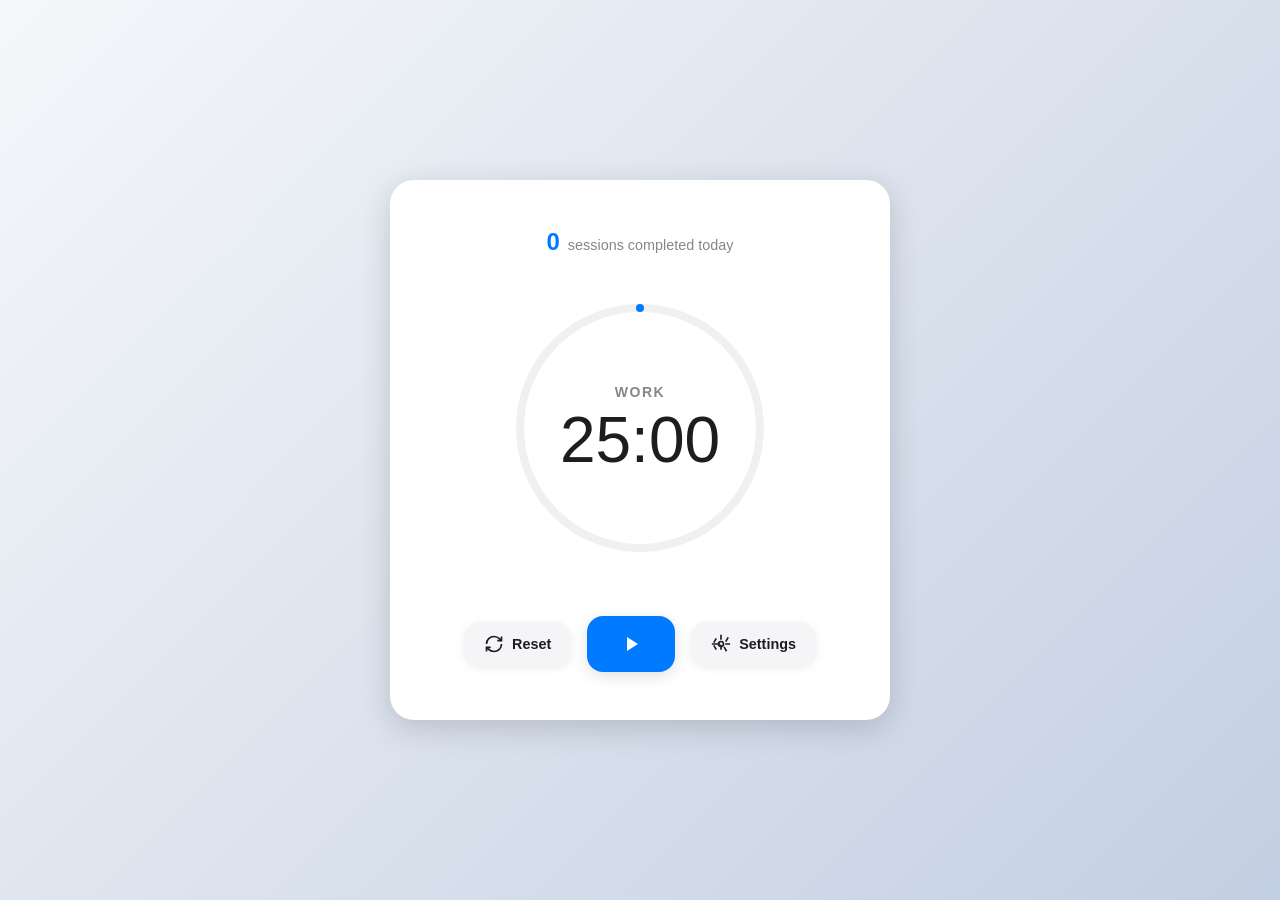
==== index.html @ cd47b6f0 "Add Focus Timer PWA with Apple-style design Features: - Clean, minimalist timer interface with circu" ====
<!DOCTYPE html>
<html lang="en">
<head>
    <meta charset="UTF-8">
    <meta name="viewport" content="width=device-width, initial-scale=1.0">
    <meta name="theme-color" content="#007AFF">
    <meta name="description" content="A minimalist timer to help you focus on your work with breaks">
    <meta name="apple-mobile-web-app-capable" content="yes">
    <meta name="apple-mobile-web-app-status-bar-style" content="default">
    <meta name="apple-mobile-web-app-title" content="Focus Timer">
    <title>Focus Timer</title>
    <link rel="manifest" href="manifest.json">
    <link rel="icon" type="image/png" href="icons/icon-192.png">
    <link rel="apple-touch-icon" href="icons/icon-192.png">
    <link rel="stylesheet" href="css/style.css">
</head>
<body>
    <div class="container">
        <!-- Session Counter -->
        <div class="session-counter">
            <span id="sessionCount">0</span> sessions completed today
        </div>

        <!-- Timer Display with Progress Ring -->
        <div class="timer-container">
            <svg class="progress-ring" width="280" height="280">
                <circle class="progress-ring-bg" cx="140" cy="140" r="120"></circle>
                <circle class="progress-ring-circle" cx="140" cy="140" r="120"></circle>
            </svg>
            <div class="timer-display">
                <div class="timer-mode" id="timerMode">WORK</div>
                <div class="timer-time" id="timerTime">25:00</div>
            </div>
        </div>

        <!-- Control Buttons -->
        <div class="controls">
            <button class="btn btn-secondary" id="resetBtn">
                <svg width="24" height="24" viewBox="0 0 24 24" fill="none" stroke="currentColor" stroke-width="2">
                    <path d="M3 12a9 9 0 0 1 9-9 9.75 9.75 0 0 1 6.74 2.74L21 8"></path>
                    <path d="M21 3v5h-5"></path>
                    <path d="M21 12a9 9 0 0 1-9 9 9.75 9.75 0 0 1-6.74-2.74L3 16"></path>
                    <path d="M3 21v-5h5"></path>
                </svg>
                Reset
            </button>
            <button class="btn btn-primary" id="startBtn">
                <svg class="play-icon" width="32" height="32" viewBox="0 0 24 24" fill="currentColor">
                    <path d="M8 5v14l11-7z"></path>
                </svg>
                <svg class="pause-icon" width="32" height="32" viewBox="0 0 24 24" fill="currentColor" style="display:none;">
                    <path d="M6 4h4v16H6zM14 4h4v16h-4z"></path>
                </svg>
            </button>
            <button class="btn btn-secondary" id="settingsBtn">
                <svg width="24" height="24" viewBox="0 0 24 24" fill="none" stroke="currentColor" stroke-width="2">
                    <circle cx="12" cy="12" r="3"></circle>
                    <path d="M12 1v6m0 6v6m8.66-15l-3 5.196M6.34 18.804l-3-5.196M23 12h-6m-6 0H1m17.66 8.66l-3-5.196M6.34 5.196l-3 5.196"></path>
                </svg>
                Settings
            </button>
        </div>
    </div>

    <!-- Break Prompt Modal -->
    <div class="modal" id="breakModal">
        <div class="modal-content">
            <h2>🎉 Great Work!</h2>
            <p id="breakMessage">Time to take a break and recharge!</p>
            <div class="modal-buttons">
                <button class="btn btn-primary" id="startBreakBtn">Start Break</button>
                <button class="btn btn-secondary" id="skipBreakBtn">Skip Break</button>
            </div>
        </div>
    </div>

    <!-- Work Reminder Modal -->
    <div class="modal" id="workModal">
        <div class="modal-content">
            <h2>⏰ Break's Over!</h2>
            <p id="workMessage">Time to get back to work!</p>
            <div class="modal-buttons">
                <button class="btn btn-primary" id="startWorkBtn">Start Working</button>
            </div>
        </div>
    </div>

    <script src="js/timer.js"></script>
</body>
</html>
---- css/style.css ----
/* CSS Reset and Base Styles */
* {
    margin: 0;
    padding: 0;
    box-sizing: border-box;
}

:root {
    --primary-color: #007AFF;
    --primary-hover: #0051D5;
    --secondary-color: #F5F5F7;
    --text-primary: #1d1d1f;
    --text-secondary: #86868b;
    --background: #ffffff;
    --shadow-sm: 0 2px 8px rgba(0, 0, 0, 0.08);
    --shadow-md: 0 4px 16px rgba(0, 0, 0, 0.12);
    --shadow-lg: 0 8px 32px rgba(0, 0, 0, 0.16);
    --radius-sm: 12px;
    --radius-md: 16px;
    --radius-lg: 24px;
    --transition: all 0.3s cubic-bezier(0.4, 0, 0.2, 1);
}

body {
    font-family: -apple-system, BlinkMacSystemFont, 'Segoe UI', Roboto, 'Helvetica Neue', Arial, sans-serif;
    background: linear-gradient(135deg, #f5f7fa 0%, #c3cfe2 100%);
    min-height: 100vh;
    display: flex;
    justify-content: center;
    align-items: center;
    color: var(--text-primary);
    -webkit-font-smoothing: antialiased;
    -moz-osx-font-smoothing: grayscale;
}

.container {
    background: var(--background);
    border-radius: var(--radius-lg);
    box-shadow: var(--shadow-lg);
    padding: 3rem 2rem;
    max-width: 500px;
    width: 90%;
    text-align: center;
}

/* Session Counter */
.session-counter {
    font-size: 0.9rem;
    color: var(--text-secondary);
    margin-bottom: 2rem;
    font-weight: 500;
}

#sessionCount {
    font-size: 1.5rem;
    font-weight: 700;
    color: var(--primary-color);
    display: inline-block;
    margin-right: 0.25rem;
}

/* Timer Container */
.timer-container {
    position: relative;
    width: 280px;
    height: 280px;
    margin: 0 auto 3rem;
}

/* Progress Ring */
.progress-ring {
    transform: rotate(-90deg);
    position: absolute;
    top: 0;
    left: 0;
}

.progress-ring-bg {
    fill: none;
    stroke: #f0f0f0;
    stroke-width: 8;
}

.progress-ring-circle {
    fill: none;
    stroke: var(--primary-color);
    stroke-width: 8;
    stroke-linecap: round;
    stroke-dasharray: 754;
    stroke-dashoffset: 754;
    transition: stroke-dashoffset 1s linear, stroke 0.3s ease;
}

.progress-ring-circle.break-mode {
    stroke: #34C759;
}

/* Timer Display */
.timer-display {
    position: absolute;
    top: 50%;
    left: 50%;
    transform: translate(-50%, -50%);
    text-align: center;
}

.timer-mode {
    font-size: 0.875rem;
    font-weight: 600;
    letter-spacing: 1.5px;
    color: var(--text-secondary);
    margin-bottom: 0.5rem;
}

.timer-time {
    font-size: 4rem;
    font-weight: 300;
    color: var(--text-primary);
    font-variant-numeric: tabular-nums;
    line-height: 1;
}

/* Controls */
.controls {
    display: flex;
    justify-content: center;
    align-items: center;
    gap: 1rem;
}

/* Buttons */
.btn {
    border: none;
    border-radius: var(--radius-md);
    font-size: 0.9rem;
    font-weight: 600;
    cursor: pointer;
    transition: var(--transition);
    display: flex;
    align-items: center;
    gap: 0.5rem;
    justify-content: center;
    font-family: inherit;
    outline: none;
    -webkit-tap-highlight-color: transparent;
}

.btn:active {
    transform: scale(0.96);
}

.btn-primary {
    background: var(--primary-color);
    color: white;
    padding: 1rem 2rem;
    box-shadow: var(--shadow-md);
    font-size: 1rem;
}

.btn-primary:hover {
    background: var(--primary-hover);
    box-shadow: var(--shadow-lg);
}

.btn-secondary {
    background: var(--secondary-color);
    color: var(--text-primary);
    padding: 0.75rem 1.25rem;
    box-shadow: var(--shadow-sm);
}

.btn-secondary:hover {
    background: #e8e8ed;
}

.btn svg {
    width: 20px;
    height: 20px;
}

.btn-primary svg {
    width: 24px;
    height: 24px;
}

/* Modal */
.modal {
    display: none;
    position: fixed;
    top: 0;
    left: 0;
    width: 100%;
    height: 100%;
    background: rgba(0, 0, 0, 0.5);
    backdrop-filter: blur(10px);
    z-index: 1000;
    align-items: center;
    justify-content: center;
    animation: fadeIn 0.3s ease;
}

.modal.show {
    display: flex;
}

@keyframes fadeIn {
    from {
        opacity: 0;
    }
    to {
        opacity: 1;
    }
}

.modal-content {
    background: var(--background);
    border-radius: var(--radius-lg);
    padding: 2.5rem 2rem;
    max-width: 400px;
    width: 90%;
    box-shadow: var(--shadow-lg);
    animation: slideUp 0.3s ease;
}

@keyframes slideUp {
    from {
        transform: translateY(20px);
        opacity: 0;
    }
    to {
        transform: translateY(0);
        opacity: 1;
    }
}

.modal-content h2 {
    font-size: 1.75rem;
    font-weight: 700;
    margin-bottom: 1rem;
    color: var(--text-primary);
}

.modal-content p {
    font-size: 1.1rem;
    color: var(--text-secondary);
    margin-bottom: 2rem;
    line-height: 1.5;
}

.modal-buttons {
    display: flex;
    flex-direction: column;
    gap: 0.75rem;
}

.modal-buttons .btn {
    width: 100%;
    padding: 1rem;
}

/* Settings Page Specific Styles */
.settings-container {
    background: var(--background);
    border-radius: var(--radius-lg);
    box-shadow: var(--shadow-lg);
    padding: 2rem;
    max-width: 500px;
    width: 90%;
    margin: 2rem auto;
}

.settings-header {
    display: flex;
    align-items: center;
    margin-bottom: 2rem;
    gap: 1rem;
}

.back-btn {
    background: var(--secondary-color);
    border: none;
    width: 40px;
    height: 40px;
    border-radius: 50%;
    display: flex;
    align-items: center;
    justify-content: center;
    cursor: pointer;
    transition: var(--transition);
}

.back-btn:hover {
    background: #e8e8ed;
}

.settings-header h1 {
    font-size: 1.75rem;
    font-weight: 700;
    flex: 1;
}

.settings-form {
    display: flex;
    flex-direction: column;
    gap: 1.5rem;
}

.form-group {
    display: flex;
    flex-direction: column;
    text-align: left;
}

.form-group label {
    font-size: 0.9rem;
    font-weight: 600;
    color: var(--text-secondary);
    margin-bottom: 0.5rem;
    text-transform: uppercase;
    letter-spacing: 0.5px;
}

.form-group input,
.form-group textarea,
.form-group select {
    border: 2px solid #e8e8ed;
    border-radius: var(--radius-sm);
    padding: 0.875rem 1rem;
    font-size: 1rem;
    font-family: inherit;
    transition: var(--transition);
    background: var(--background);
    color: var(--text-primary);
}

.form-group input:focus,
.form-group textarea:focus,
.form-group select:focus {
    outline: none;
    border-color: var(--primary-color);
}

.form-group textarea {
    resize: vertical;
    min-height: 80px;
}

.form-group input[type="number"] {
    -moz-appearance: textfield;
}

.form-group input[type="number"]::-webkit-inner-spin-button,
.form-group input[type="number"]::-webkit-outer-spin-button {
    -webkit-appearance: none;
    margin: 0;
}

.save-btn {
    margin-top: 1rem;
}

/* Responsive Design */
@media (max-width: 480px) {
    .container {
        padding: 2rem 1.5rem;
    }

    .timer-container {
        width: 240px;
        height: 240px;
    }

    .progress-ring {
        width: 240px;
        height: 240px;
    }

    .timer-time {
        font-size: 3.5rem;
    }

    .controls {
        flex-direction: column;
        width: 100%;
    }

    .controls .btn {
        width: 100%;
    }

    .btn-primary {
        order: -1;
    }
}

/* Animations */
@keyframes pulse {
    0%, 100% {
        opacity: 1;
    }
    50% {
        opacity: 0.6;
    }
}

.timer-time.pulse {
    animation: pulse 1s ease-in-out infinite;
}
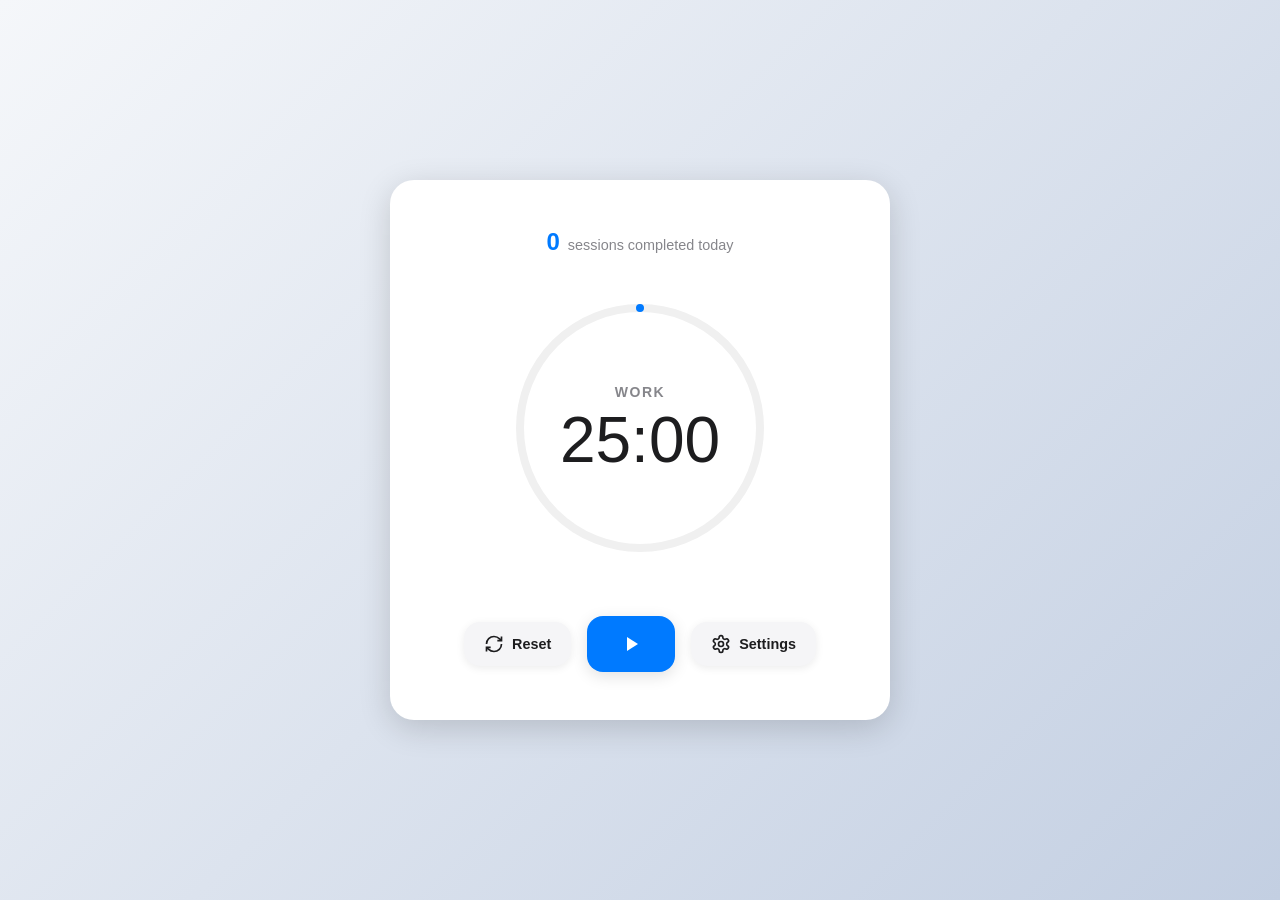
==== commit b4ebd384: "Enhance Focus Timer with advanced UI features UI Improvements: - Replace settings icon with proper g" ====
--- a/index.html
+++ b/index.html
@@ -53,9 +53,9 @@
                 </svg>
             </button>
             <button class="btn btn-secondary" id="settingsBtn">
-                <svg width="24" height="24" viewBox="0 0 24 24" fill="none" stroke="currentColor" stroke-width="2">
+                <svg width="24" height="24" viewBox="0 0 24 24" fill="none" stroke="currentColor" stroke-width="2" stroke-linecap="round" stroke-linejoin="round">
+                    <path d="M12.22 2h-.44a2 2 0 0 0-2 2v.18a2 2 0 0 1-1 1.73l-.43.25a2 2 0 0 1-2 0l-.15-.08a2 2 0 0 0-2.73.73l-.22.38a2 2 0 0 0 .73 2.73l.15.1a2 2 0 0 1 1 1.72v.51a2 2 0 0 1-1 1.74l-.15.09a2 2 0 0 0-.73 2.73l.22.38a2 2 0 0 0 2.73.73l.15-.08a2 2 0 0 1 2 0l.43.25a2 2 0 0 1 1 1.73V20a2 2 0 0 0 2 2h.44a2 2 0 0 0 2-2v-.18a2 2 0 0 1 1-1.73l.43-.25a2 2 0 0 1 2 0l.15.08a2 2 0 0 0 2.73-.73l.22-.39a2 2 0 0 0-.73-2.73l-.15-.08a2 2 0 0 1-1-1.74v-.5a2 2 0 0 1 1-1.74l.15-.09a2 2 0 0 0 .73-2.73l-.22-.38a2 2 0 0 0-2.73-.73l-.15.08a2 2 0 0 1-2 0l-.43-.25a2 2 0 0 1-1-1.73V4a2 2 0 0 0-2-2z"></path>
                     <circle cx="12" cy="12" r="3"></circle>
-                    <path d="M12 1v6m0 6v6m8.66-15l-3 5.196M6.34 18.804l-3-5.196M23 12h-6m-6 0H1m17.66 8.66l-3-5.196M6.34 5.196l-3 5.196"></path>
                 </svg>
                 Settings
             </button>
--- a/css/style.css
+++ b/css/style.css
@@ -406,3 +406,174 @@
 .timer-time.pulse {
     animation: pulse 1s ease-in-out infinite;
 }
+
+/* Range Slider Styles */
+.slider {
+    -webkit-appearance: none;
+    appearance: none;
+    width: 100%;
+    height: 8px;
+    border-radius: 5px;
+    background: linear-gradient(to right, var(--primary-color) 0%, var(--primary-color) 50%, #e8e8ed 50%, #e8e8ed 100%);
+    outline: none;
+    transition: var(--transition);
+}
+
+.slider::-webkit-slider-thumb {
+    -webkit-appearance: none;
+    appearance: none;
+    width: 24px;
+    height: 24px;
+    border-radius: 50%;
+    background: var(--primary-color);
+    cursor: pointer;
+    box-shadow: var(--shadow-md);
+    transition: var(--transition);
+}
+
+.slider::-webkit-slider-thumb:hover {
+    transform: scale(1.1);
+    box-shadow: var(--shadow-lg);
+}
+
+.slider::-moz-range-thumb {
+    width: 24px;
+    height: 24px;
+    border-radius: 50%;
+    background: var(--primary-color);
+    cursor: pointer;
+    border: none;
+    box-shadow: var(--shadow-md);
+    transition: var(--transition);
+}
+
+.slider::-moz-range-thumb:hover {
+    transform: scale(1.1);
+    box-shadow: var(--shadow-lg);
+}
+
+.slider-labels {
+    display: flex;
+    justify-content: space-between;
+    margin-top: 0.5rem;
+    font-size: 0.75rem;
+    color: var(--text-secondary);
+}
+
+.form-group label span {
+    color: var(--primary-color);
+    font-weight: 700;
+    text-transform: none;
+}
+
+/* Sound Selector */
+.sound-selector {
+    display: flex;
+    gap: 0.75rem;
+    align-items: stretch;
+}
+
+.sound-selector select {
+    flex: 1;
+}
+
+.test-sound-btn {
+    padding: 0.875rem 1.25rem !important;
+    white-space: nowrap;
+}
+
+/* Message List */
+.message-list {
+    display: flex;
+    flex-direction: column;
+    gap: 0.75rem;
+    margin-bottom: 0.75rem;
+}
+
+.message-item {
+    display: flex;
+    gap: 0.5rem;
+    align-items: flex-start;
+}
+
+.message-input {
+    flex: 1;
+    border: 2px solid #e8e8ed;
+    border-radius: var(--radius-sm);
+    padding: 0.75rem;
+    font-size: 0.95rem;
+    font-family: inherit;
+    transition: var(--transition);
+    background: var(--background);
+    color: var(--text-primary);
+    resize: vertical;
+    min-height: 60px;
+}
+
+.message-input:focus {
+    outline: none;
+    border-color: var(--primary-color);
+}
+
+.message-input::placeholder {
+    color: var(--text-secondary);
+    opacity: 0.6;
+}
+
+.btn-remove {
+    background: #FF3B30;
+    border: none;
+    width: 36px;
+    height: 36px;
+    border-radius: 8px;
+    display: flex;
+    align-items: center;
+    justify-content: center;
+    cursor: pointer;
+    transition: var(--transition);
+    flex-shrink: 0;
+    margin-top: 12px;
+}
+
+.btn-remove:hover {
+    background: #D70015;
+    transform: scale(1.05);
+}
+
+.btn-remove:active {
+    transform: scale(0.95);
+}
+
+.btn-remove svg {
+    color: white;
+}
+
+.add-message-btn {
+    width: 100%;
+    padding: 0.75rem;
+    justify-content: center;
+}
+
+/* Reset Sessions Button */
+.reset-sessions-btn {
+    width: 100%;
+    padding: 0.875rem 1rem;
+    justify-content: center;
+    background: #FF9500;
+    color: white;
+}
+
+.reset-sessions-btn:hover {
+    background: #E68600;
+}
+
+/* Responsive adjustments for settings */
+@media (max-width: 480px) {
+    .sound-selector {
+        flex-direction: column;
+    }
+
+    .test-sound-btn {
+        width: 100%;
+    }
+}
